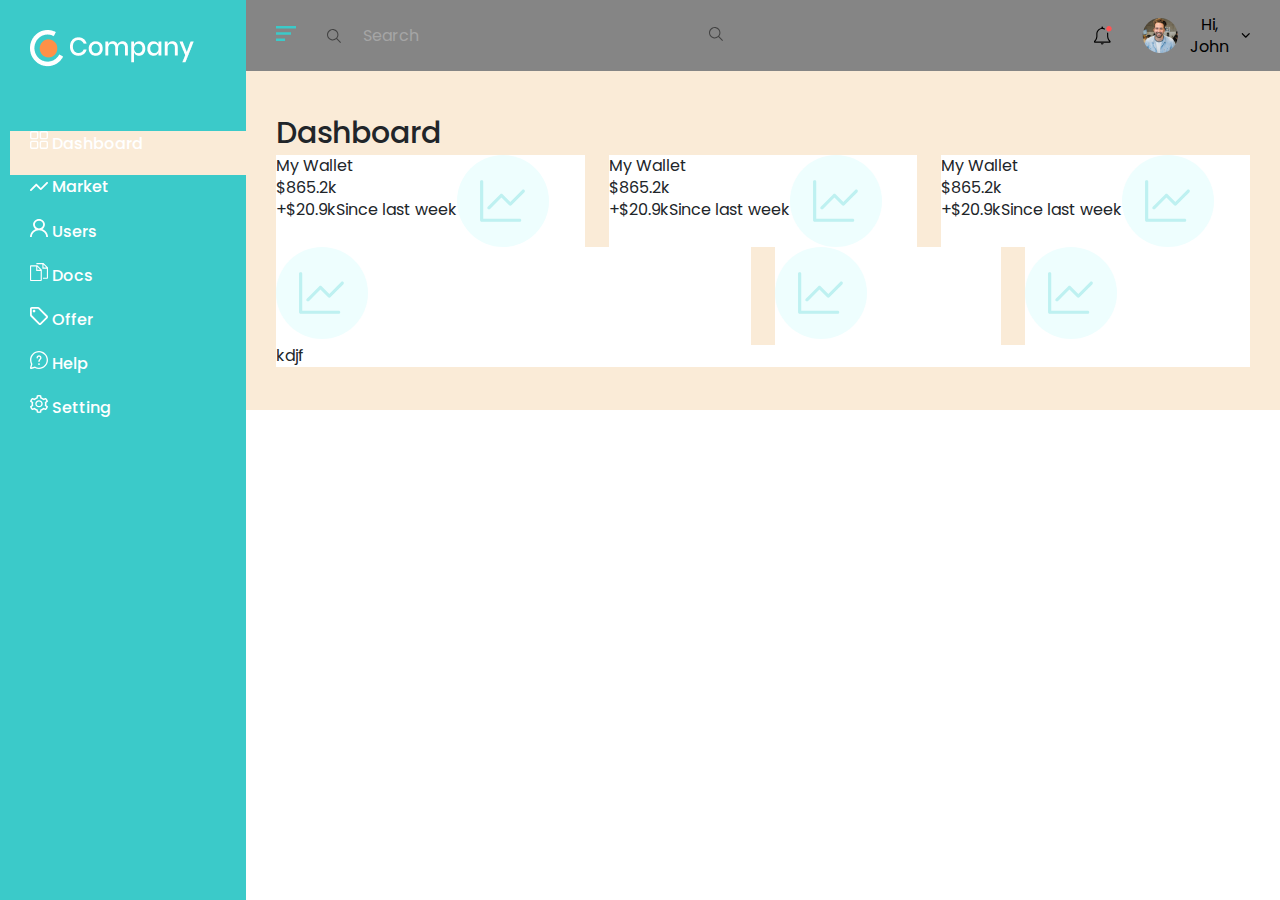
==== dashboard.html @ 712edc0c "Add files via upload" ====
<!doctype html>
<html lang="en">
<head>
	<meta charset="utf-8">
	<title>Login | Company</title>
	<meta http-equiv="X-UA-Compatible" content="IE=edge" />
	<meta name="viewport" content="width=device-width, initial-scale=1">
	<meta name="description" content="Meta descriptions may be included in search results to concisely summarize page content.">
	<link rel="shortcut icon" href="images/favicon.ico" />
	<link rel="stylesheet" type="text/css" href="css/main.css">
	<!-- <link rel="stylesheet" href="css/custom.css"> -->
</head>

<body> 
    <div class="dashboard-container d-flex flex-row">
        <nav class="sidebar">
            <img class="nav-logo" src="/images/nav-logo.png" alt="">
            <ul>
                <li class="nav-list">
                    <a class="nav-link active" href="dashboard.html" title="Dashboard">
                        <img src="/images/ico-dashboard-default.svg" alt="dashboard" class="default" />
                        <!-- <img src="/images/ico-dashboard-active.svg" alt="dashboard" class="icon-active" /> -->
                        <span>Dashboard</span>
                    </a>
                </li>
                <li class="nav-list">
                    <a class="nav-link" href="innerpage.html" title="Dashboard">
                        <img src="/images/ico-market-default.svg" alt="dashboard" class="default" />
                        <!-- <img src="/images/ico-market-active.svg" alt="dashboard" class="icon-active" /> -->
                        <span>Market</span>
                    </a>
                <li class="nav-list">
                    <a class="nav-link" href="#" title="innerpage">
                        <img src="/images/ico-user-default.svg" alt="dashboard" class="default" />
                        <!-- <img src="/images/ico-dashboard-active.svg" alt="dashboard" class="icon-active" /> -->
                        <span>Users</span>
                    </a>
                </li>
                <li class="nav-list">
                    <a class="nav-link" href="#" title="Dashboard">
                        <img src="/images/ico-docs-default.svg" alt="dashboard" class="default" />
                        <!-- <img src="/images/ico-dashboard-active.svg" alt="dashboard" class="icon-active" /> -->
                        <span>Docs</span>
                    </a>
                </li>
                <li class="nav-list">
                    <a class="nav-link" href="#" title="Dashboard">
                        <img src="/images/ico-offers-default.svg" alt="dashboard" class="default" />
                        <!-- <img src="/images/ico-dashboard-active.svg" alt="dashboard" class="icon-active" /> -->
                        <span>Offer</span>
                    </a>
                </li>
                <li class="nav-list">
                    <a class="nav-link" href="#" title="Dashboard">
                        <img src="/images/ico-help-default.svg" alt="dashboard" class="default" />
                        <!-- <img src="/images/ico-dashboard-active.svg" alt="dashboard" class="icon-active" /> -->
                        <span>Help</span>
                    </a>
                </li>
                <li class="nav-list">
                    <a class="nav-link" href="#" title="Dashboard">
                        <img src="/images/ico-setting-default.svg" alt="dashboard" class="default" />
                        <!-- <img src="/images/ico-dashboard-active.svg" alt="dashboard" class="icon-active" /> -->
                        <span>Setting</span>
                    </a>
                </li>
            </ul>
        </nav>
        <div class="right-dashboard">
            <header class="header d-flex align-items-center justify-content-between">
                <div class="buttons d-flex align-items-center">
                    <div class="menu-btn">
                        <img src="/images/menu-bar.svg" alt="menu-bar">
                    </div>
                    <div class="search-input">
                        <input type="search" class="form-control"  placeholder="Search">
                    </div>
                    <button class="btn btn-search" type="button"><img src="/images/search.svg"></button>
                </div>
                


                <div class="dropdowns d-flex align-items-center" >
                    <div class="dropdown  d-flex align-items-center notify">
                        <button class=" dropdown-toggle align-items-center d-flex" type="button" data-bs-toggle="dropdown">
                            <img src="/images/ico-notification.svg" class="notification">
                        </button>
                        <ul class="dropdown-menu">
                            <li><a class="dropdown-item" href="#">Action</a></li>
                            <li><a class="dropdown-item" href="#">Another action</a></li>
                            <li><a class="dropdown-item" href="#">Something else here</a></li>
                        </ul>
                    </div>
            
                    <div class="dropdown">
                        <button class=" dropdown-toggle profile align-items-center d-flex" type="button" data-bs-toggle="dropdown">
                            <img src="/images/profile.png" >
                            <span class="profile-name">Hi, <br> John</span>
                            <img src="/images/dark-dropdown.svg" class="ic-down">
                        </button>
                        <ul class="dropdown-menu">
                            <li><a class="dropdown-item" href="#">My Profile</a></li>
                            <li><a class="dropdown-item" href="#">Help</a></li>
                            <li><a class="dropdown-item" href="login.html">Logout</a></li>
                        </ul>
                    </div>
                </div>
               
            </header>
            <div class="content">
                <div class="content-title">
                    Dashboard
                </div>
                <div class="row dash-row">
                    <div class="col col-lg-4 col-md-6 ">
                        <div class="dash-detail d-flex">
                        <div>
                            <div class="stat-name">My Wallet</div>
                                <div class="numbers">$865.2k</div>
                                <div class="stat-last-row d-flex flex-column flex-xl-row justify-content-between">
                                    <div class="differ positive">+$20.9k</div>
                                    <div class="interval">Since last week </div>
                                </div>   
                        </div>
                        <img src="/images/ico-order.svg" alt="order">
                    </div>
                    </div>
                    <div class="col col-lg-4 col-md-6 ">
                        <div class="dash-detail d-flex">
                        <div>
                            <div class="stat-name">My Wallet</div>
                                <div class="numbers">$865.2k</div>
                                <div class="stat-last-row d-flex flex-column flex-xl-row justify-content-between">
                                    <div class="differ positive">+$20.9k</div>
                                    <div class="interval">Since last week </div>
                                </div>   
                        </div>
                        <img src="/images/ico-order.svg" alt="order">
                    </div>
                    </div>
                    <div class="col col-lg-4 col-md-6 ">
                        <div class="dash-detail d-flex">
                        <div>
                            <div class="stat-name">My Wallet</div>
                                <div class="numbers">$865.2k</div>
                                <div class="stat-last-row d-flex flex-column flex-xl-row justify-content-between">
                                    <div class="differ positive">+$20.9k</div>
                                    <div class="interval">Since last week </div>
                                </div>   
                        </div>
                        <img src="/images/ico-order.svg" alt="order">
                    </div>
                    </div>
                </div>
                <div class="row dash-row">
                    <div class=" col-lg-6">
                        <div class="sale-graph">
                            <img src="/images/ico-order.svg" alt="order">
                        </div>
                    </div>
                    <div class="col-lg-3 col-md-6 ">
                        <div class="sellar-chart">
                            <img src="/images/ico-order.svg" alt="order">
                        </div>
                    </div>
                    <div class="col-lg-3 col-md-6">
                        <div class="report-chart">
                            <img src="/images/ico-order.svg" alt="order">
                        </div>
                    </div>
                </div>
                <div class="employee-info">
                    kdjf
                </div>
            </div>
        </div>
    </div>
    
		
	<!-- JavaScripts -->
	<script src="js/main.js"></script>
</body>
</html>
---- css/main.css ----
/* Import All css here */
  @import url('https://fonts.googleapis.com/css2?family=Poppins:wght@300;400;500;600;700&display=swap');
/* @import "bootstrap.min.css"; */
@import "custom.css";
/* @import "style.css"; */
@import "dev-style.css";
/* Body Hidden till Load the page */
body:not(.page-loaded) { opacity: 0; overflow: hidden;}
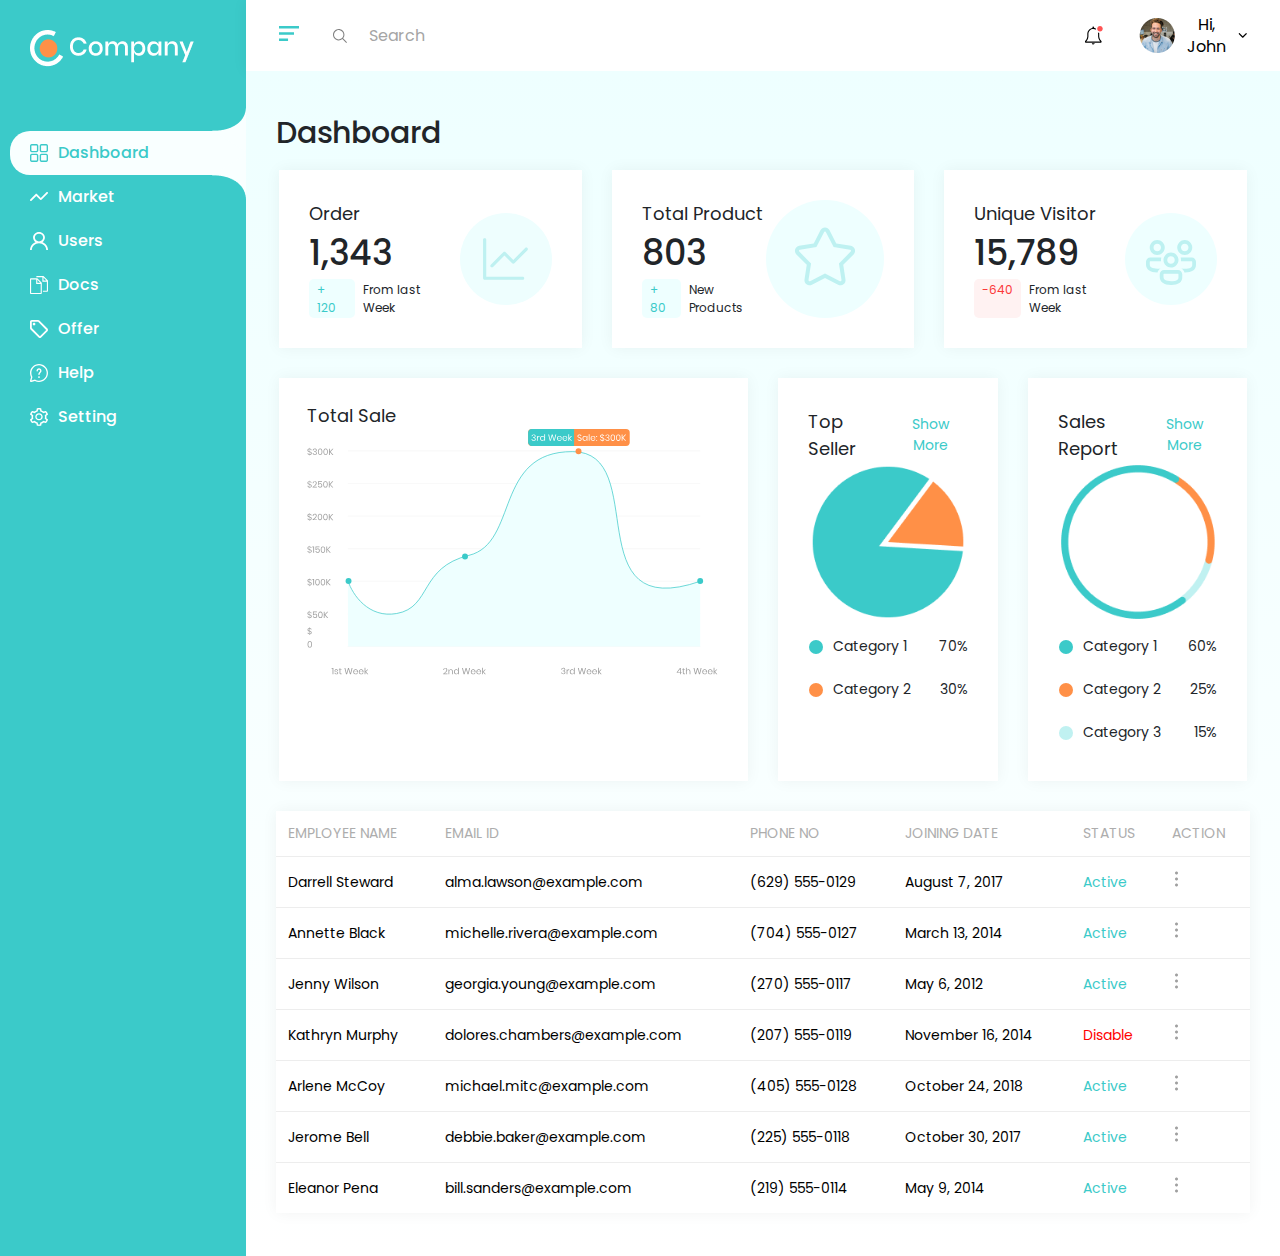
==== commit 56cda147: "Add files via upload" ====
--- a/dashboard.html
+++ b/dashboard.html
@@ -19,61 +19,66 @@
                 <li class="nav-list">
                     <a class="nav-link active" href="dashboard.html" title="Dashboard">
                         <img src="/images/ico-dashboard-default.svg" alt="dashboard" class="default" />
-                        <!-- <img src="/images/ico-dashboard-active.svg" alt="dashboard" class="icon-active" /> -->
+                        <img src="/images/ico-dashboard-active.svg" alt="dashboard" class="icon-active" />
+                        <img src="/images/upper-curve.png" alt="" class="upper-curves">
+                        <img src="/images/lower-curve.png" alt="" class="lower-curves">
                         <span>Dashboard</span>
                     </a>
                 </li>
                 <li class="nav-list">
                     <a class="nav-link" href="innerpage.html" title="Dashboard">
                         <img src="/images/ico-market-default.svg" alt="dashboard" class="default" />
-                        <!-- <img src="/images/ico-market-active.svg" alt="dashboard" class="icon-active" /> -->
+                        <img src="/images/ico-market-active.svg" alt="dashboard" class="icon-active" />
                         <span>Market</span>
                     </a>
                 <li class="nav-list">
                     <a class="nav-link" href="#" title="innerpage">
                         <img src="/images/ico-user-default.svg" alt="dashboard" class="default" />
-                        <!-- <img src="/images/ico-dashboard-active.svg" alt="dashboard" class="icon-active" /> -->
+                        <img src="/images/ico-dashboard-active.svg" alt="dashboard" class="icon-active" />
                         <span>Users</span>
                     </a>
                 </li>
                 <li class="nav-list">
                     <a class="nav-link" href="#" title="Dashboard">
                         <img src="/images/ico-docs-default.svg" alt="dashboard" class="default" />
-                        <!-- <img src="/images/ico-dashboard-active.svg" alt="dashboard" class="icon-active" /> -->
+                        <img src="/images/ico-dashboard-active.svg" alt="dashboard" class="icon-active" />
                         <span>Docs</span>
                     </a>
                 </li>
                 <li class="nav-list">
                     <a class="nav-link" href="#" title="Dashboard">
                         <img src="/images/ico-offers-default.svg" alt="dashboard" class="default" />
-                        <!-- <img src="/images/ico-dashboard-active.svg" alt="dashboard" class="icon-active" /> -->
+                        <img src="/images/ico-dashboard-active.svg" alt="dashboard" class="icon-active" />
                         <span>Offer</span>
                     </a>
                 </li>
                 <li class="nav-list">
                     <a class="nav-link" href="#" title="Dashboard">
                         <img src="/images/ico-help-default.svg" alt="dashboard" class="default" />
-                        <!-- <img src="/images/ico-dashboard-active.svg" alt="dashboard" class="icon-active" /> -->
+                        <img src="/images/ico-dashboard-active.svg" alt="dashboard" class="icon-active" />
                         <span>Help</span>
                     </a>
                 </li>
                 <li class="nav-list">
                     <a class="nav-link" href="#" title="Dashboard">
                         <img src="/images/ico-setting-default.svg" alt="dashboard" class="default" />
-                        <!-- <img src="/images/ico-dashboard-active.svg" alt="dashboard" class="icon-active" /> -->
+                        <img src="/images/ico-dashboard-active.svg" alt="dashboard" class="icon-active" />
                         <span>Setting</span>
                     </a>
                 </li>
             </ul>
+            
         </nav>
+        <div class="overlay"></div>
         <div class="right-dashboard">
             <header class="header d-flex align-items-center justify-content-between">
                 <div class="buttons d-flex align-items-center">
-                    <div class="menu-btn">
+                    <div class="menu-btn toggle-sidebar">
                         <img src="/images/menu-bar.svg" alt="menu-bar">
                     </div>
                     <div class="search-input">
                         <input type="search" class="form-control"  placeholder="Search">
+                        <button type="button" class="btn btn-close-search"><img src="/images/action.png" alt="close"></button>
                     </div>
                     <button class="btn btn-search" type="button"><img src="/images/search.svg"></button>
                 </div>
@@ -113,64 +118,239 @@
                 </div>
                 <div class="row dash-row">
                     <div class="col col-lg-4 col-md-6 ">
-                        <div class="dash-detail d-flex">
+                        <div class="dash-detail d-flex justify-content-center">
                         <div>
-                            <div class="stat-name">My Wallet</div>
-                                <div class="numbers">$865.2k</div>
+                            <div class="stat-name"><h6>Order</h6></div>
+                                <div class="numbers"><h3>1,343</h3></div>
                                 <div class="stat-last-row d-flex flex-column flex-xl-row justify-content-between">
-                                    <div class="differ positive">+$20.9k</div>
-                                    <div class="interval">Since last week </div>
+                                    <div class="differ positive">+ 120</div>
+                                    <div class="interval">From last Week </div>
                                 </div>   
                         </div>
                         <img src="/images/ico-order.svg" alt="order">
                     </div>
                     </div>
                     <div class="col col-lg-4 col-md-6 ">
-                        <div class="dash-detail d-flex">
+                        <div class="dash-detail d-flex justify-content-center">
                         <div>
-                            <div class="stat-name">My Wallet</div>
-                                <div class="numbers">$865.2k</div>
+                            <div class="stat-name"><h6>Total Product</h6></div>
+                                <div class="numbers"><h3>803</h3></div>
                                 <div class="stat-last-row d-flex flex-column flex-xl-row justify-content-between">
-                                    <div class="differ positive">+$20.9k</div>
-                                    <div class="interval">Since last week </div>
+                                    <div class="differ positive">+ 80</div>
+                                    <div class="interval">New Products</div>
                                 </div>   
                         </div>
-                        <img src="/images/ico-order.svg" alt="order">
+                        <img src="/images/ico-total.svg" alt="star">
                     </div>
                     </div>
                     <div class="col col-lg-4 col-md-6 ">
-                        <div class="dash-detail d-flex">
+                        <div class="dash-detail d-flex justify-content-center">
                         <div>
-                            <div class="stat-name">My Wallet</div>
-                                <div class="numbers">$865.2k</div>
+                            <div class="stat-name"><h6>Unique Visitor</h6></div>
+                                <div class="numbers"><h3>15,789</h3></div>
                                 <div class="stat-last-row d-flex flex-column flex-xl-row justify-content-between">
-                                    <div class="differ positive">+$20.9k</div>
-                                    <div class="interval">Since last week </div>
+                                    <div class="differ negative">-640</div>
+                                    <div class="interval">From last Week</div>
                                 </div>   
                         </div>
-                        <img src="/images/ico-order.svg" alt="order">
+                        <img src="/images/ico-visitor.svg" alt="visitor">
                     </div>
                     </div>
                 </div>
                 <div class="row dash-row">
-                    <div class=" col-lg-6">
+                    <div class="col col-xl-6 col-sm-12 col-12">
                         <div class="sale-graph">
-                            <img src="/images/ico-order.svg" alt="order">
-                        </div>
-                    </div>
-                    <div class="col-lg-3 col-md-6 ">
-                        <div class="sellar-chart">
-                            <img src="/images/ico-order.svg" alt="order">
-                        </div>
-                    </div>
-                    <div class="col-lg-3 col-md-6">
-                        <div class="report-chart">
-                            <img src="/images/ico-order.svg" alt="order">
+                            <h6>Total Sale</h6>
+                            <div class="d-flex align-items-center justify-content-center">
+                            <img src="/images/data-graph.svg" alt="data-graph" class="img-fluid">
+                        </div></div>
+                    </div>
+                    <div class="col col-xl-3 col-sm-6 col-12 ">
+                        <div class="seller-chart">
+                            <div class="seller-title d-flex justify-content-between align-items-center">
+                                <h6>Top Seller</h6>
+                                <div class="legend">
+                                    <button class="btn text-primary" type="button">Show More</button>
+                                </div>
+                            </div>
+                            <div class="d-flex justify-content-center">
+                                <img src="/images/seller-chart.png" alt="order" class="img-fluid">
+                            </div>
+                            <div class="cats">
+                                <div class="d-flex justify-content-between align-items-baseline">
+                                    <p class="bg-blue">Category 1 </p>
+                                    <p >70% </p>
+                                </div>
+                                <div class="d-flex justify-content-between align-items-baseline">
+                                    <p class="bg-orange">Category 2</p>
+                                    <p>30%</p>
+                                </div>
+                            </div>
+                        </div>
+                    </div>
+                    <div class="col col-xl-3 col-sm-6 col-12">
+                        <div class="seller-chart">
+                            <div class="seller-title d-flex justify-content-between align-items-center">
+                                <h6>Sales Report</h6>
+                                <div class="legend">
+                                    <button class="btn text-primary" type="button">Show More</button>
+                                </div>
+                            </div>
+                            <div class="d-flex justify-content-center">
+                                <img src="/images/report-chart1.png" alt="order" class="img-fluid">
+                            </div>
+                            <div class="cats">
+                                <div class="d-flex justify-content-between align-items-baseline">
+                                    <p class="bg-blue">Category 1 </p>
+                                    <p >60% </p>
+                                </div>
+                                <div class="d-flex justify-content-between align-items-baseline">
+                                    <p class="bg-orange">Category 2</p>
+                                    <p>25%</p>
+                                </div>
+                                <div class="d-flex justify-content-between align-items-baseline">
+                                    <p class="bg-white">Category 3</p>
+                                    <p>15%</p>
+                                </div>
+                            </div>
                         </div>
                     </div>
                 </div>
                 <div class="employee-info">
-                    kdjf
+                    <div class="table-responsive">
+                    <table class="table">
+                        <thead>
+                            <th>Employee Name </th>
+                            <th>Email ID </th>
+                            <th>Phone no </th>
+                            <th>Joining Date </th>
+                            <th>Status </th>
+                            <th>Action </th>
+                        </thead>
+                        <tbody>
+                            <tr>
+                                <td>Darrell Steward</td>
+                                <td>alma.lawson@example.com</td>
+                                <td>(629) 555-0129</td>
+                                <td>August 7, 2017</td>
+                                <td class="text-primary">Active</td>
+                                <td class="dropdown action">
+                                    <button class=" dropdown-toggle " type="button" data-bs-toggle="dropdown">
+                                        <img src="/images/action.png" class="action">
+                                    </button>
+                                    <ul class="dropdown-menu">
+                                        <li><a class="dropdown-item" href="#">Action</a></li>
+                                        <li><a class="dropdown-item" href="#">Another action</a></li>
+                                        <li><a class="dropdown-item" href="#">Something else here</a></li>
+                                    </ul>
+                                </td>
+                            </tr>
+                            <tr>
+                                <td>Annette Black</td>
+                                <td>michelle.rivera@example.com</td>
+                                <td>(704) 555-0127</td>
+                                <td>March 13, 2014</td>
+                                <td class="text-primary">Active</td>
+                                <td class="dropdown action">
+                                    <button class=" dropdown-toggle " type="button" data-bs-toggle="dropdown">
+                                        <img src="/images/action.png" class="action">
+                                    </button>
+                                    <ul class="dropdown-menu">
+                                        <li><a class="dropdown-item" href="#">Action</a></li>
+                                        <li><a class="dropdown-item" href="#">Another action</a></li>
+                                        <li><a class="dropdown-item" href="#">Something else here</a></li>
+                                    </ul>
+                                </td>
+                            </tr>
+                            <tr>
+                                <td>Jenny Wilson</td>
+                                <td>georgia.young@example.com</td>
+                                <td>(270) 555-0117</td>
+                                <td>May 6, 2012</td>
+                                <td class="text-primary">Active</td>
+                                <td class="dropdown action">
+                                    <button class=" dropdown-toggle " type="button" data-bs-toggle="dropdown">
+                                        <img src="/images/action.png" class="action">
+                                    </button>
+                                    <ul class="dropdown-menu">
+                                        <li><a class="dropdown-item" href="#">Action</a></li>
+                                        <li><a class="dropdown-item" href="#">Another action</a></li>
+                                        <li><a class="dropdown-item" href="#">Something else here</a></li>
+                                    </ul>
+                                </td>
+                            </tr>
+                            <tr>
+                                <td>Kathryn Murphy</td>
+                                <td>dolores.chambers@example.com</td>
+                                <td>(207) 555-0119</td>
+                                <td>November 16, 2014</td>
+                                <td class="text-danger">Disable </td>
+                                <td class="dropdown action">
+                                    <button class=" dropdown-toggle " type="button" data-bs-toggle="dropdown">
+                                        <img src="/images/action.png" class="action">
+                                    </button>
+                                    <ul class="dropdown-menu">
+                                        <li><a class="dropdown-item" href="#">Action</a></li>
+                                        <li><a class="dropdown-item" href="#">Another action</a></li>
+                                        <li><a class="dropdown-item" href="#">Something else here</a></li>
+                                    </ul>
+                                </td>
+                            </tr>
+                            <tr>
+                                <td>Arlene McCoy</td>
+                                <td>michael.mitc@example.com</td>
+                                <td>(405) 555-0128</td>
+                                <td>October 24, 2018</td>
+                                <td class="text-primary">Active</td>
+                                <td class="dropdown action">
+                                    <button class=" dropdown-toggle " type="button" data-bs-toggle="dropdown">
+                                        <img src="/images/action.png" class="action">
+                                    </button>
+                                    <ul class="dropdown-menu">
+                                        <li><a class="dropdown-item" href="#">Action</a></li>
+                                        <li><a class="dropdown-item" href="#">Another action</a></li>
+                                        <li><a class="dropdown-item" href="#">Something else here</a></li>
+                                    </ul>
+                                </td>
+                            </tr>
+                            <tr>
+                                <td>Jerome Bell</td>
+                                <td>debbie.baker@example.com</td>
+                                <td>(225) 555-0118</td>
+                                <td>October 30, 2017</td>
+                                <td class="text-primary">Active</td>
+                                <td class="dropdown action">
+                                    <button class=" dropdown-toggle " type="button" data-bs-toggle="dropdown">
+                                        <img src="/images/action.png" class="action">
+                                    </button>
+                                    <ul class="dropdown-menu">
+                                        <li><a class="dropdown-item" href="#">Action</a></li>
+                                        <li><a class="dropdown-item" href="#">Another action</a></li>
+                                        <li><a class="dropdown-item" href="#">Something else here</a></li>
+                                    </ul>
+                                </td>
+                            </tr>
+                            <tr>
+                                <td>Eleanor Pena</td>   
+                                <td>bill.sanders@example.com</td>
+                                <td>(219) 555-0114</td>
+                                <td>May 9, 2014</td>
+                                <td class="text-primary">Active</td>
+                                <td class="dropdown action">
+                                    <button class=" dropdown-toggle " type="button" data-bs-toggle="dropdown">
+                                        <img src="/images/action.png" class="action">
+                                    </button>
+                                    <ul class="dropdown-menu">
+                                        <li><a class="dropdown-item" href="#">Action</a></li>
+                                        <li><a class="dropdown-item" href="#">Another action</a></li>
+                                        <li><a class="dropdown-item" href="#">Something else here</a></li>
+                                    </ul>
+                                </td>
+                            </tr>
+                    
+                        </tbody>
+                    </table>
+                </div>
                 </div>
             </div>
         </div>
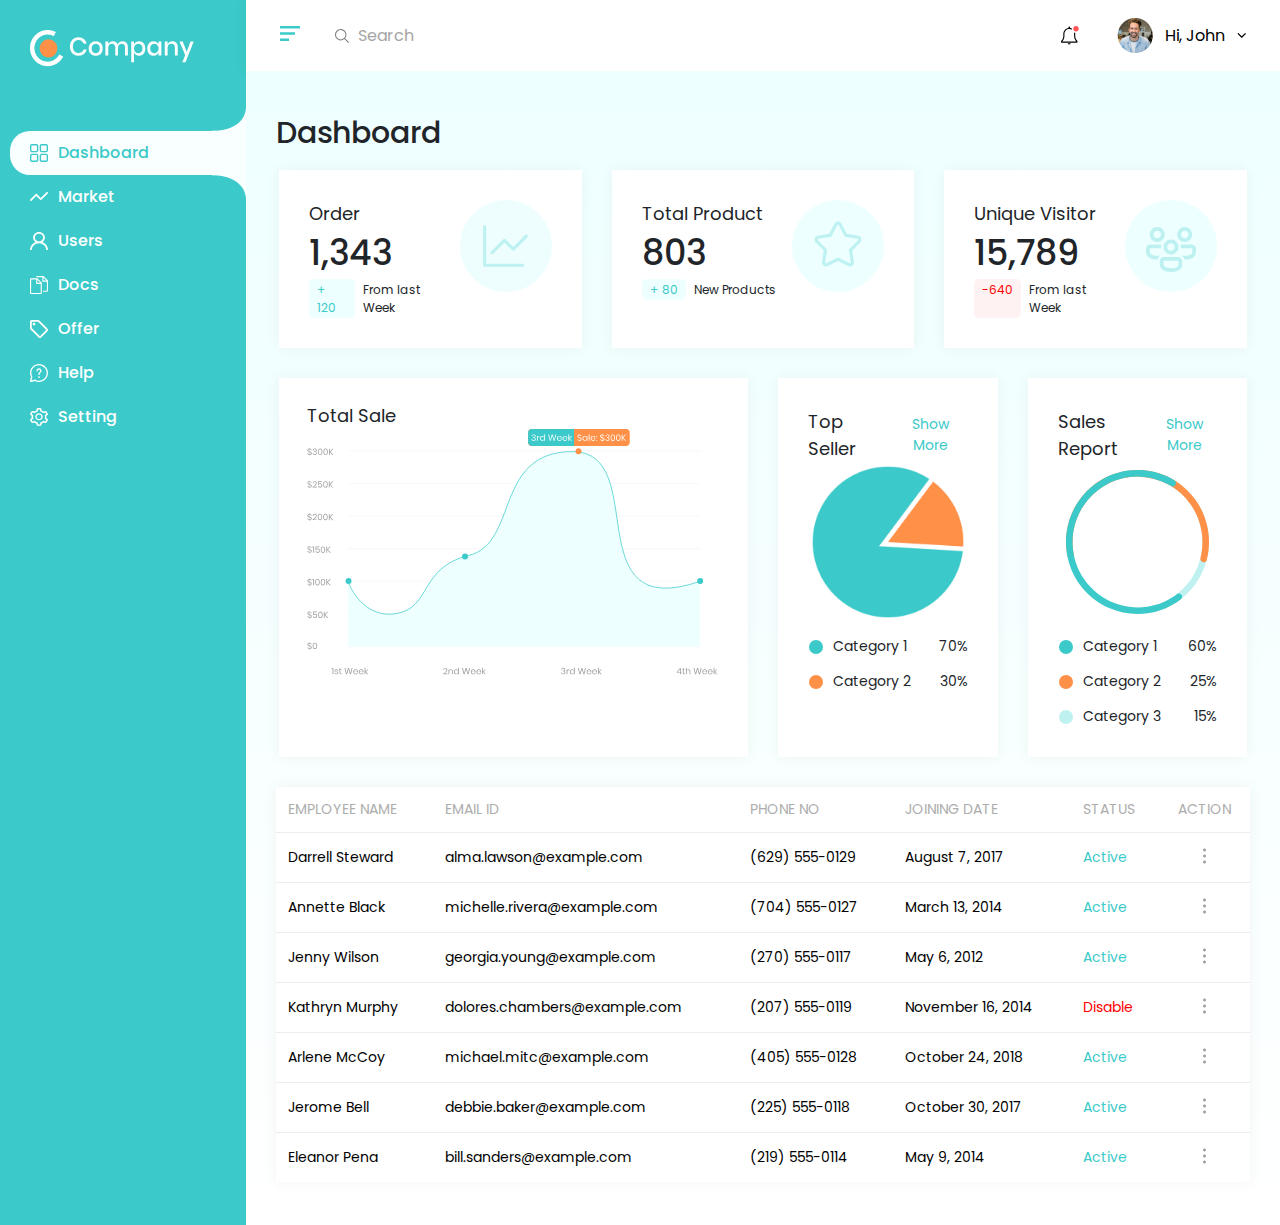
==== commit ef3aa9b3: "Add files via upload" ====
--- a/dashboard.html
+++ b/dashboard.html
@@ -2,7 +2,7 @@
 <html lang="en">
 <head>
 	<meta charset="utf-8">
-	<title>Login | Company</title>
+	<title>Dashboard | Company</title>
 	<meta http-equiv="X-UA-Compatible" content="IE=edge" />
 	<meta name="viewport" content="width=device-width, initial-scale=1">
 	<meta name="description" content="Meta descriptions may be included in search results to concisely summarize page content.">
@@ -16,21 +16,24 @@
         <nav class="sidebar">
             <img class="nav-logo" src="/images/nav-logo.png" alt="">
             <ul>
-                <li class="nav-list">
-                    <a class="nav-link active" href="dashboard.html" title="Dashboard">
+                <li class="nav-list active">
+                    <a class="nav-link " href="#" title="Dashboard">
                         <img src="/images/ico-dashboard-default.svg" alt="dashboard" class="default" />
                         <img src="/images/ico-dashboard-active.svg" alt="dashboard" class="icon-active" />
-                        <img src="/images/upper-curve.png" alt="" class="upper-curves">
-                        <img src="/images/lower-curve.png" alt="" class="lower-curves">
+                        <!-- <img src="/images/upper-curve.png" alt="" class="upper-curves">
+                        <img src="/images/lower-curve.png" alt="" class="lower-curves"> -->
                         <span>Dashboard</span>
                     </a>
-                </li>
-                <li class="nav-list">
-                    <a class="nav-link" href="innerpage.html" title="Dashboard">
+                    <img src="/images/upper-curve.png" alt="" class="upper-curves">
+                    <img src="/images/lower-curve.png" alt="" class="lower-curves">
+                </li>
+                <li class="nav-list">
+                    <a class="nav-link" href="market.html" title="Dashboard">
                         <img src="/images/ico-market-default.svg" alt="dashboard" class="default" />
                         <img src="/images/ico-market-active.svg" alt="dashboard" class="icon-active" />
                         <span>Market</span>
                     </a>
+                </li>
                 <li class="nav-list">
                     <a class="nav-link" href="#" title="innerpage">
                         <img src="/images/ico-user-default.svg" alt="dashboard" class="default" />
@@ -78,7 +81,7 @@
                     </div>
                     <div class="search-input">
                         <input type="search" class="form-control"  placeholder="Search">
-                        <button type="button" class="btn btn-close-search"><img src="/images/action.png" alt="close"></button>
+                        <button type="button" class="btn btn-close-search"><img src="/images/close-icon.svg" alt="close"></button>
                     </div>
                     <button class="btn btn-search" type="button"><img src="/images/search.svg"></button>
                 </div>
@@ -100,13 +103,14 @@
                     <div class="dropdown">
                         <button class=" dropdown-toggle profile align-items-center d-flex" type="button" data-bs-toggle="dropdown">
                             <img src="/images/profile.png" >
-                            <span class="profile-name">Hi, <br> John</span>
+                            <span class="profile-name">Hi, John</span>
                             <img src="/images/dark-dropdown.svg" class="ic-down">
                         </button>
                         <ul class="dropdown-menu">
                             <li><a class="dropdown-item" href="#">My Profile</a></li>
+                            <li><a class="dropdown-item" href="#">Change Password</a></li>
                             <li><a class="dropdown-item" href="#">Help</a></li>
-                            <li><a class="dropdown-item" href="login.html">Logout</a></li>
+                            <li><a class="dropdown-item" href="index.html">Logout</a></li>
                         </ul>
                     </div>
                 </div>
@@ -118,7 +122,7 @@
                 </div>
                 <div class="row dash-row">
                     <div class="col col-lg-4 col-md-6 ">
-                        <div class="dash-detail d-flex justify-content-center">
+                        <div class="dash-detail d-flex justify-content-between">
                         <div>
                             <div class="stat-name"><h6>Order</h6></div>
                                 <div class="numbers"><h3>1,343</h3></div>
@@ -131,7 +135,7 @@
                     </div>
                     </div>
                     <div class="col col-lg-4 col-md-6 ">
-                        <div class="dash-detail d-flex justify-content-center">
+                        <div class="dash-detail d-flex justify-content-between">
                         <div>
                             <div class="stat-name"><h6>Total Product</h6></div>
                                 <div class="numbers"><h3>803</h3></div>
@@ -144,7 +148,7 @@
                     </div>
                     </div>
                     <div class="col col-lg-4 col-md-6 ">
-                        <div class="dash-detail d-flex justify-content-center">
+                        <div class="dash-detail d-flex justify-content-between">
                         <div>
                             <div class="stat-name"><h6>Unique Visitor</h6></div>
                                 <div class="numbers"><h3>15,789</h3></div>
@@ -162,7 +166,7 @@
                         <div class="sale-graph">
                             <h6>Total Sale</h6>
                             <div class="d-flex align-items-center justify-content-center">
-                            <img src="/images/data-graph.svg" alt="data-graph" class="img-fluid">
+                            <img src="/images/data-graph (1).svg" alt="data-graph" class="img-fluid">
                         </div></div>
                     </div>
                     <div class="col col-xl-3 col-sm-6 col-12 ">
@@ -196,8 +200,8 @@
                                     <button class="btn text-primary" type="button">Show More</button>
                                 </div>
                             </div>
-                            <div class="d-flex justify-content-center">
-                                <img src="/images/report-chart1.png" alt="order" class="img-fluid">
+                            <div class="d-flex justify-content-center p-2">
+                                <img src="/images/report-chart-new.svg" alt="order" class="img-fluid">
                             </div>
                             <div class="cats">
                                 <div class="d-flex justify-content-between align-items-baseline">
@@ -219,7 +223,7 @@
                 <div class="employee-info">
                     <div class="table-responsive">
                     <table class="table">
-                        <thead>
+                        <thead class="upper-case">
                             <th>Employee Name </th>
                             <th>Email ID </th>
                             <th>Phone no </th>
@@ -236,7 +240,7 @@
                                 <td class="text-primary">Active</td>
                                 <td class="dropdown action">
                                     <button class=" dropdown-toggle " type="button" data-bs-toggle="dropdown">
-                                        <img src="/images/action.png" class="action">
+                                        <img src="/images/action.png" class="action-img">
                                     </button>
                                     <ul class="dropdown-menu">
                                         <li><a class="dropdown-item" href="#">Action</a></li>
@@ -253,7 +257,7 @@
                                 <td class="text-primary">Active</td>
                                 <td class="dropdown action">
                                     <button class=" dropdown-toggle " type="button" data-bs-toggle="dropdown">
-                                        <img src="/images/action.png" class="action">
+                                        <img src="/images/action.png" class="action-img">
                                     </button>
                                     <ul class="dropdown-menu">
                                         <li><a class="dropdown-item" href="#">Action</a></li>
@@ -270,7 +274,7 @@
                                 <td class="text-primary">Active</td>
                                 <td class="dropdown action">
                                     <button class=" dropdown-toggle " type="button" data-bs-toggle="dropdown">
-                                        <img src="/images/action.png" class="action">
+                                        <img src="/images/action.png" class="action-img">
                                     </button>
                                     <ul class="dropdown-menu">
                                         <li><a class="dropdown-item" href="#">Action</a></li>
@@ -287,7 +291,7 @@
                                 <td class="text-danger">Disable </td>
                                 <td class="dropdown action">
                                     <button class=" dropdown-toggle " type="button" data-bs-toggle="dropdown">
-                                        <img src="/images/action.png" class="action">
+                                        <img src="/images/action.png" class="action-img">
                                     </button>
                                     <ul class="dropdown-menu">
                                         <li><a class="dropdown-item" href="#">Action</a></li>
@@ -304,7 +308,7 @@
                                 <td class="text-primary">Active</td>
                                 <td class="dropdown action">
                                     <button class=" dropdown-toggle " type="button" data-bs-toggle="dropdown">
-                                        <img src="/images/action.png" class="action">
+                                        <img src="/images/action.png" class="action-img">
                                     </button>
                                     <ul class="dropdown-menu">
                                         <li><a class="dropdown-item" href="#">Action</a></li>
@@ -321,7 +325,7 @@
                                 <td class="text-primary">Active</td>
                                 <td class="dropdown action">
                                     <button class=" dropdown-toggle " type="button" data-bs-toggle="dropdown">
-                                        <img src="/images/action.png" class="action">
+                                        <img src="/images/action.png" class="action-img">
                                     </button>
                                     <ul class="dropdown-menu">
                                         <li><a class="dropdown-item" href="#">Action</a></li>
@@ -338,7 +342,7 @@
                                 <td class="text-primary">Active</td>
                                 <td class="dropdown action">
                                     <button class=" dropdown-toggle " type="button" data-bs-toggle="dropdown">
-                                        <img src="/images/action.png" class="action">
+                                        <img src="/images/action.png" class="action-img">
                                     </button>
                                     <ul class="dropdown-menu">
                                         <li><a class="dropdown-item" href="#">Action</a></li>
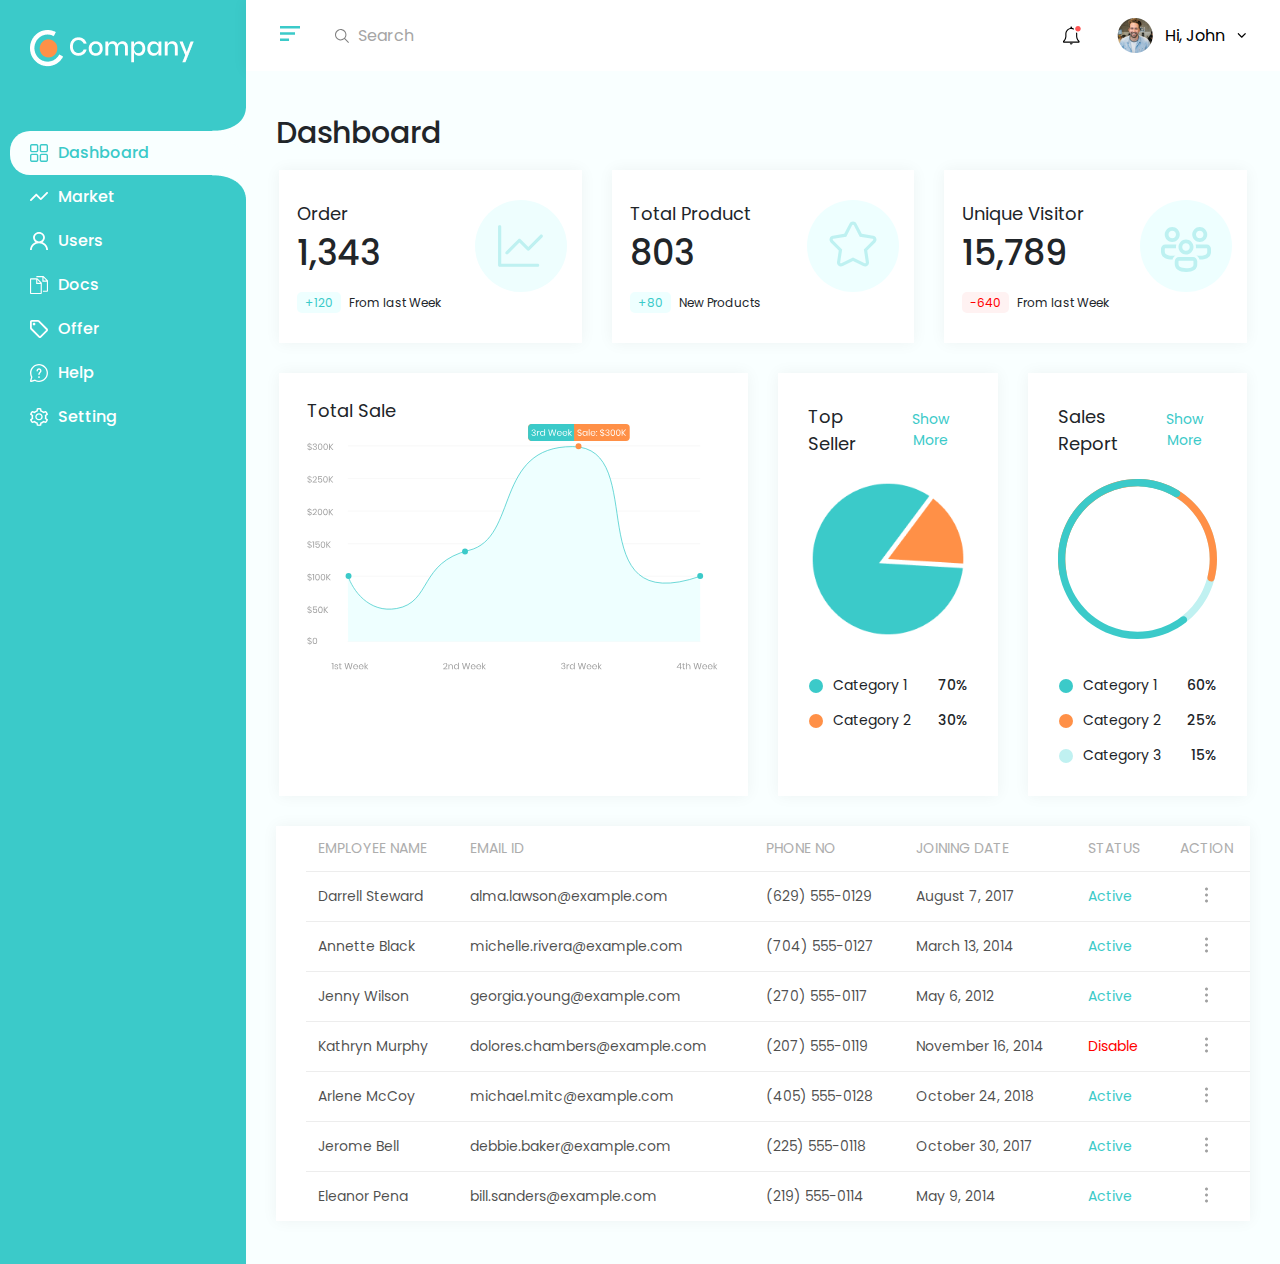
==== commit 7ac3432d: "Add files via upload" ====
--- a/dashboard.html
+++ b/dashboard.html
@@ -20,12 +20,12 @@
                     <a class="nav-link " href="#" title="Dashboard">
                         <img src="/images/ico-dashboard-default.svg" alt="dashboard" class="default" />
                         <img src="/images/ico-dashboard-active.svg" alt="dashboard" class="icon-active" />
-                        <!-- <img src="/images/upper-curve.png" alt="" class="upper-curves">
-                        <img src="/images/lower-curve.png" alt="" class="lower-curves"> -->
+                        <img src="/images/upper-curve.png" alt="" class="upper-curves">
+                        <img src="/images/lower-curve.png" alt="" class="lower-curves">
+                        
                         <span>Dashboard</span>
                     </a>
-                    <img src="/images/upper-curve.png" alt="" class="upper-curves">
-                    <img src="/images/lower-curve.png" alt="" class="lower-curves">
+                    
                 </li>
                 <li class="nav-list">
                     <a class="nav-link" href="market.html" title="Dashboard">
@@ -120,52 +120,69 @@
                 <div class="content-title">
                     Dashboard
                 </div>
-                <div class="row dash-row">
-                    <div class="col col-lg-4 col-md-6 ">
-                        <div class="dash-detail d-flex justify-content-between">
-                        <div>
-                            <div class="stat-name"><h6>Order</h6></div>
+                <div class="row ">
+                    <div class="col col-lg-4 col-sm-6 col-12">
+                       
+                    <div class="dash-detail d-flex flex-column">
+                
+                        <div class="row dash-row-items justify-content-between">
+                            <div class="col-7 p-0">
+                                <div class="stat-name"><h6>Order</h6></div>
                                 <div class="numbers"><h3>1,343</h3></div>
-                                <div class="stat-last-row d-flex flex-column flex-xl-row justify-content-between">
-                                    <div class="differ positive">+ 120</div>
-                                    <div class="interval">From last Week </div>
-                                </div>   
-                        </div>
-                        <img src="/images/ico-order.svg" alt="order">
-                    </div>
-                    </div>
-                    <div class="col col-lg-4 col-md-6 ">
-                        <div class="dash-detail d-flex justify-content-between">
-                        <div>
+                            </div>
+                            <div class="col-5 d-flex justify-content-end  p-0">
+                                <img src="/images/ico-order.svg" alt="order" class="img-fluid">
+                            </div>
+                            <div class="second d-flex flex-row align-items-center p-0">
+                                <div class="differ positive">+120</div>
+                            <div class="interval">From last Week  </div>
+                            </div>
+                        </div>
+                    </div>
+                    </div>
+                    <div class="col col-lg-4 col-sm-6 col-12">
+                    <div class="dash-detail d-flex flex-column">
+                    <div class="row dash-row-items justify-content-between">
+                        <div class="col-7 p-0">
                             <div class="stat-name"><h6>Total Product</h6></div>
-                                <div class="numbers"><h3>803</h3></div>
-                                <div class="stat-last-row d-flex flex-column flex-xl-row justify-content-between">
-                                    <div class="differ positive">+ 80</div>
-                                    <div class="interval">New Products</div>
-                                </div>   
-                        </div>
-                        <img src="/images/ico-total.svg" alt="star">
-                    </div>
-                    </div>
-                    <div class="col col-lg-4 col-md-6 ">
-                        <div class="dash-detail d-flex justify-content-between">
-                        <div>
-                            <div class="stat-name"><h6>Unique Visitor</h6></div>
+                            <div class="numbers"><h3>803</h3></div>
+                        </div>
+                        <div class="col-5 d-flex justify-content-end  p-0">
+                            <img src="/images/ico-total.svg" alt="star" class="img-fluid">
+                        </div>
+                        <div class="second d-flex flex-row align-items-center p-0">
+                            <div class="differ positive">+80</div>
+                        <div class="interval">New Products </div>
+                        </div>
+                    </div>
+
+                    </div>
+                    </div>
+                    <div class="col col-lg-4 col-sm-6 col-12 ">
+                    <div class="dash-detail d-flex flex-column">
+                        <div class="row dash-row-items justify-content-between">
+                            <div class="col-7 p-0">
+                                <div class="stat-name"><h6>Unique Visitor</h6></div>
                                 <div class="numbers"><h3>15,789</h3></div>
-                                <div class="stat-last-row d-flex flex-column flex-xl-row justify-content-between">
-                                    <div class="differ negative">-640</div>
-                                    <div class="interval">From last Week</div>
-                                </div>   
-                        </div>
-                        <img src="/images/ico-visitor.svg" alt="visitor">
-                    </div>
-                    </div>
+                            </div>
+                            <div class="col-5 d-flex justify-content-end  p-0">
+                                <img src="/images/ico-visitor.svg" class="img-fluid" alt="visitor">
+                            </div>
+                            <div class="second d-flex flex-row align-items-center p-0">
+                                <div class="differ negative">-640</div>
+                            <div class="interval">From last Week </div>
+                            
+                        </div>
+                    
+                    </div>
+                    </div>
+                </div>
                 </div>
                 <div class="row dash-row">
                     <div class="col col-xl-6 col-sm-12 col-12">
                         <div class="sale-graph">
                             <h6>Total Sale</h6>
-                            <div class="d-flex align-items-center justify-content-center">
+                            <div class="d-flex align-items-center ">
                             <img src="/images/data-graph (1).svg" alt="data-graph" class="img-fluid">
                         </div></div>
                     </div>
@@ -177,17 +194,17 @@
                                     <button class="btn text-primary" type="button">Show More</button>
                                 </div>
                             </div>
-                            <div class="d-flex justify-content-center">
+                            <div class="d-flex justify-content-center sale-img">
                                 <img src="/images/seller-chart.png" alt="order" class="img-fluid">
                             </div>
                             <div class="cats">
                                 <div class="d-flex justify-content-between align-items-baseline">
                                     <p class="bg-blue">Category 1 </p>
-                                    <p >70% </p>
+                                    <p class="percentage" >70% </p>
                                 </div>
                                 <div class="d-flex justify-content-between align-items-baseline">
                                     <p class="bg-orange">Category 2</p>
-                                    <p>30%</p>
+                                    <p class="percentage">30%</p>
                                 </div>
                             </div>
                         </div>
@@ -200,21 +217,21 @@
                                     <button class="btn text-primary" type="button">Show More</button>
                                 </div>
                             </div>
-                            <div class="d-flex justify-content-center p-2">
+                            <div class="d-flex justify-content-center sale-img">
                                 <img src="/images/report-chart-new.svg" alt="order" class="img-fluid">
                             </div>
                             <div class="cats">
                                 <div class="d-flex justify-content-between align-items-baseline">
                                     <p class="bg-blue">Category 1 </p>
-                                    <p >60% </p>
+                                    <p  class="percentage">60% </p>
                                 </div>
                                 <div class="d-flex justify-content-between align-items-baseline">
                                     <p class="bg-orange">Category 2</p>
-                                    <p>25%</p>
+                                    <p class="percentage">25%</p>
                                 </div>
                                 <div class="d-flex justify-content-between align-items-baseline">
                                     <p class="bg-white">Category 3</p>
-                                    <p>15%</p>
+                                    <p class="percentage">15%</p>
                                 </div>
                             </div>
                         </div>
